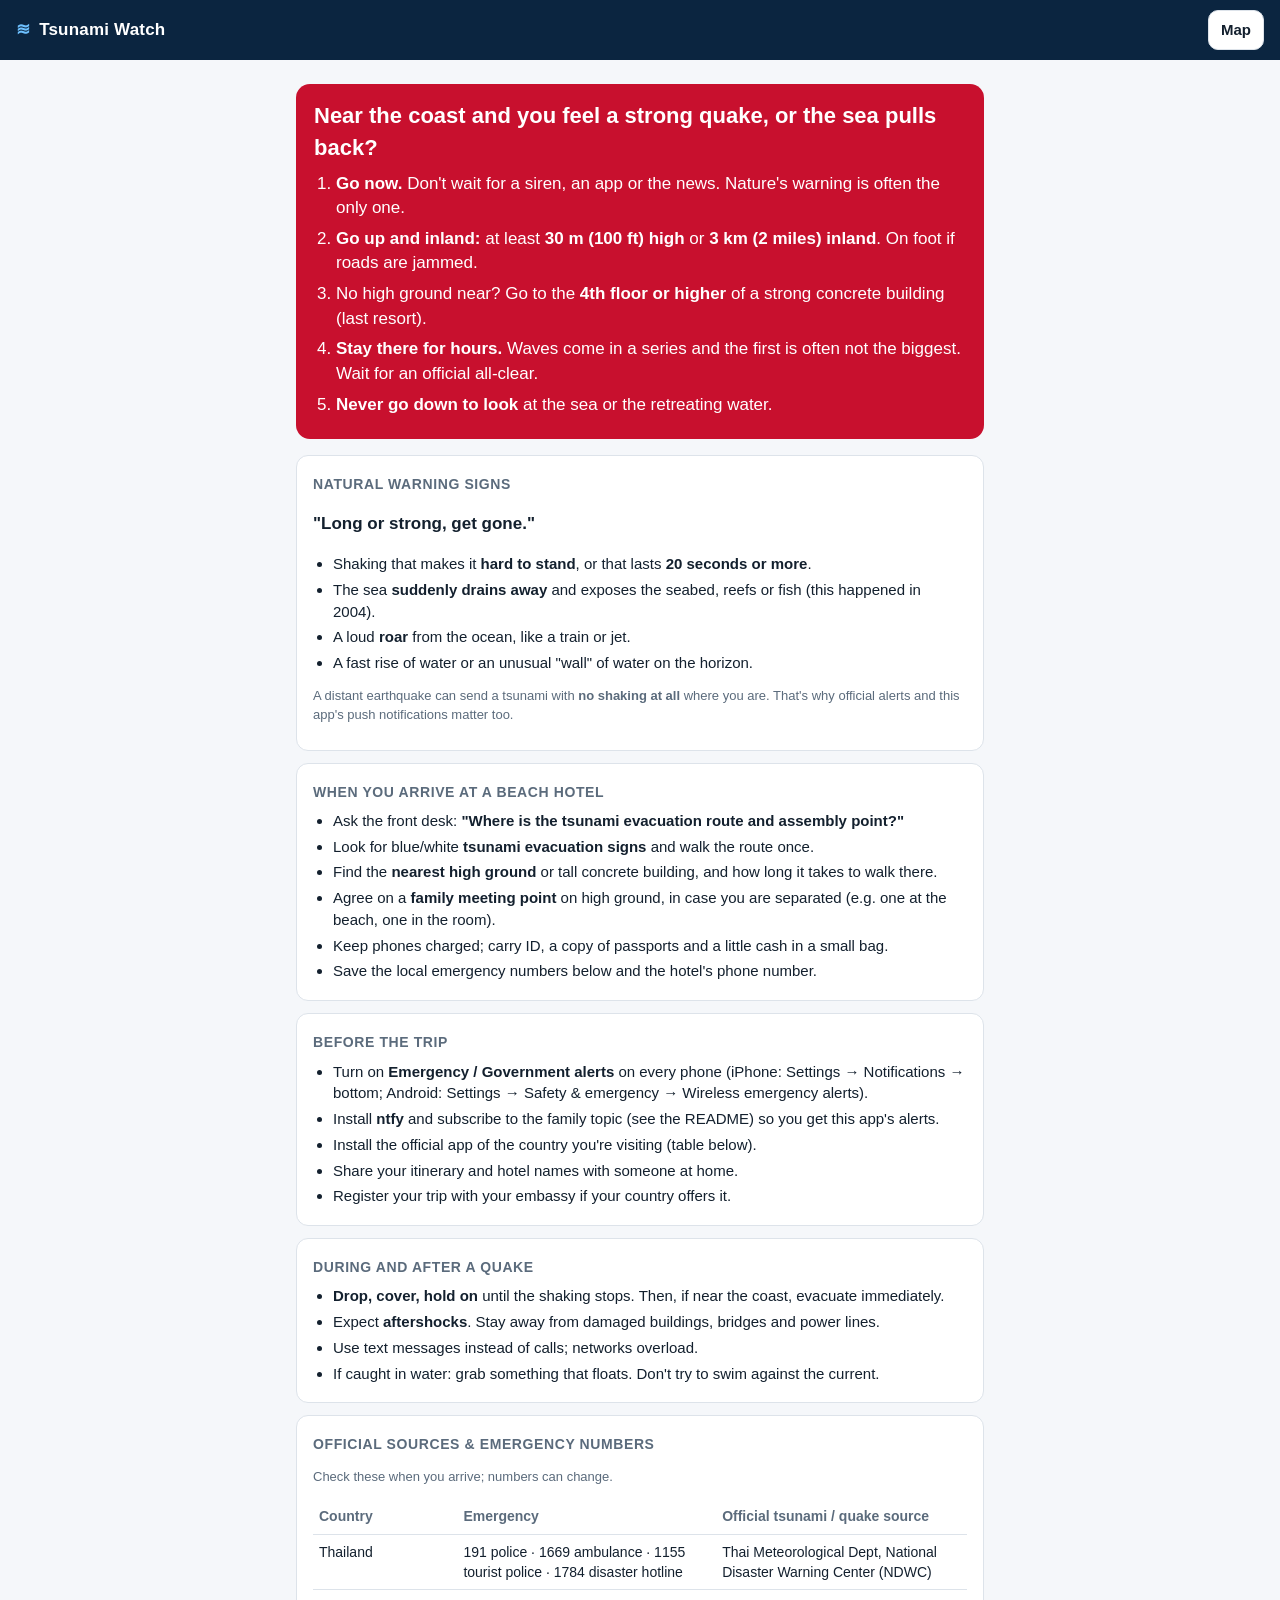
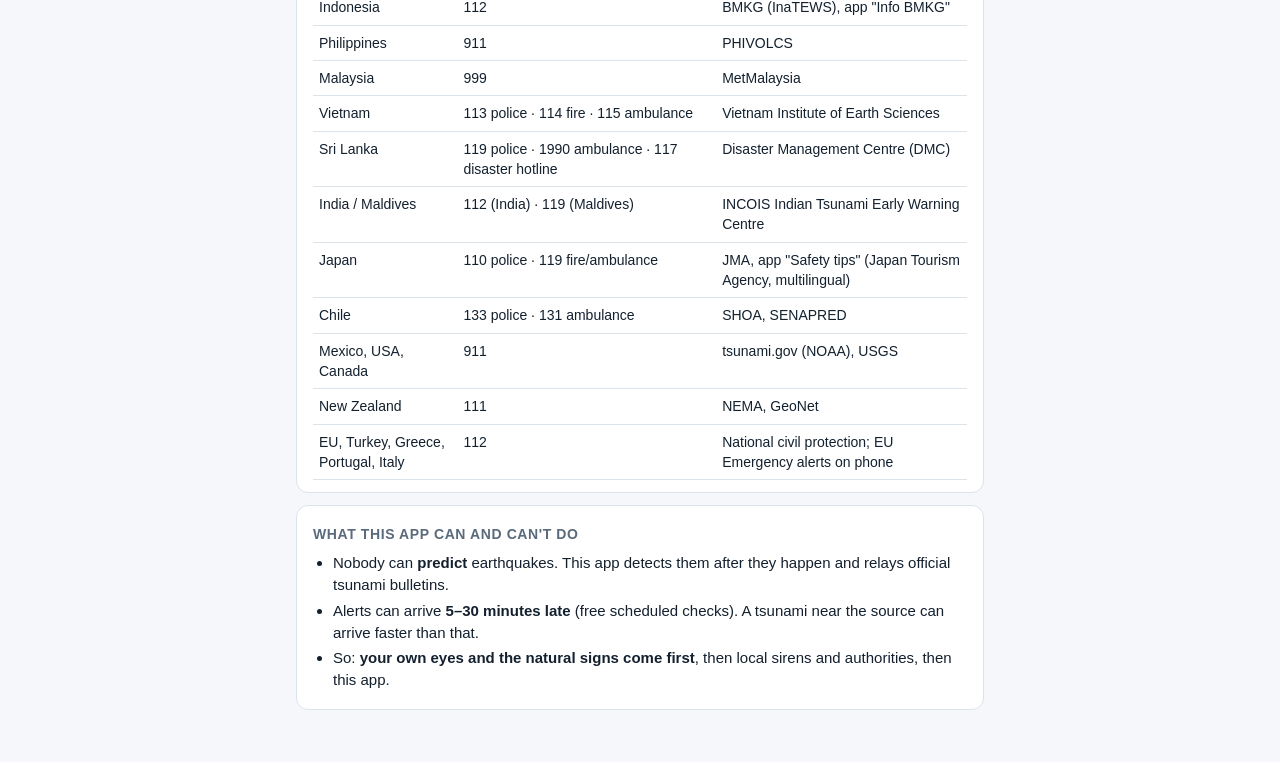
==== safety.html @ 6e2abd99 "Tsunami Watch: live quake/tsunami map, ntfy alerts, safety guide Co-Authored-By: Claude Opus 5.5 <no" ====
<!doctype html>
<html lang="en">
<head>
<meta charset="utf-8">
<meta name="viewport" content="width=device-width, initial-scale=1, viewport-fit=cover">
<title>What to do · Tsunami Watch</title>
<meta name="theme-color" content="#c8102e">
<link rel="manifest" href="manifest.webmanifest">
<link rel="icon" href="icons/icon.svg" type="image/svg+xml">
<link rel="stylesheet" href="style.css">
<style>
  body { display: block; }
  .doc { max-width: 720px; margin: 0 auto; padding: 8px 16px calc(40px + env(safe-area-inset-bottom, 0px)); }
  .now { background: var(--red); color: #fff; border-radius: 14px; padding: 16px 18px; margin: 16px 0; }
  .now h1 { margin: 0 0 8px; font-size: 22px; }
  .now ol { margin: 0; padding-left: 22px; font-size: 17px; }
  .now li { margin: 6px 0; }
  .card { background: var(--card); border: 1px solid var(--line); border-radius: 12px; padding: 12px 16px; margin: 12px 0; }
  .card h2 { margin-top: 6px; }
  .card ul { padding-left: 20px; margin: 6px 0; }
  .card li { margin: 4px 0; }
  table { width: 100%; border-collapse: collapse; font-size: 14px; }
  th, td { text-align: left; padding: 7px 6px; border-bottom: 1px solid var(--line); vertical-align: top; }
  th { color: var(--muted); font-weight: 600; }
  .scroll { overflow-x: auto; }
  .big { font-size: 17px; font-weight: 700; }
</style>
</head>
<body>
<header class="bar">
  <a class="brand" href="./" style="color:#fff;text-decoration:none"><span class="wave">≋</span> Tsunami Watch</a>
  <a class="btn" href="./">Map</a>
</header>

<div class="doc">

<section class="now">
  <h1>Near the coast and you feel a strong quake, or the sea pulls back?</h1>
  <ol>
    <li><b>Go now.</b> Don't wait for a siren, an app or the news. Nature's warning is often the only one.</li>
    <li><b>Go up and inland:</b> at least <b>30 m (100 ft) high</b> or <b>3 km (2 miles) inland</b>. On foot if roads are jammed.</li>
    <li>No high ground near? Go to the <b>4th floor or higher</b> of a strong concrete building (last resort).</li>
    <li><b>Stay there for hours.</b> Waves come in a series and the first is often not the biggest. Wait for an official all-clear.</li>
    <li><b>Never go down to look</b> at the sea or the retreating water.</li>
  </ol>
</section>

<section class="card">
  <h2>Natural warning signs</h2>
  <p class="big">"Long or strong, get gone."</p>
  <ul>
    <li>Shaking that makes it <b>hard to stand</b>, or that lasts <b>20 seconds or more</b>.</li>
    <li>The sea <b>suddenly drains away</b> and exposes the seabed, reefs or fish (this happened in 2004).</li>
    <li>A loud <b>roar</b> from the ocean, like a train or jet.</li>
    <li>A fast rise of water or an unusual "wall" of water on the horizon.</li>
  </ul>
  <p class="hint">A distant earthquake can send a tsunami with <b>no shaking at all</b> where you are. That's why official alerts and this app's push notifications matter too.</p>
</section>

<section class="card">
  <h2>When you arrive at a beach hotel</h2>
  <ul>
    <li>Ask the front desk: <b>"Where is the tsunami evacuation route and assembly point?"</b></li>
    <li>Look for blue/white <b>tsunami evacuation signs</b> and walk the route once.</li>
    <li>Find the <b>nearest high ground</b> or tall concrete building, and how long it takes to walk there.</li>
    <li>Agree on a <b>family meeting point</b> on high ground, in case you are separated (e.g. one at the beach, one in the room).</li>
    <li>Keep phones charged; carry ID, a copy of passports and a little cash in a small bag.</li>
    <li>Save the local emergency numbers below and the hotel's phone number.</li>
  </ul>
</section>

<section class="card">
  <h2>Before the trip</h2>
  <ul>
    <li>Turn on <b>Emergency / Government alerts</b> on every phone (iPhone: Settings → Notifications → bottom; Android: Settings → Safety &amp; emergency → Wireless emergency alerts).</li>
    <li>Install <b>ntfy</b> and subscribe to the family topic (see the README) so you get this app's alerts.</li>
    <li>Install the official app of the country you're visiting (table below).</li>
    <li>Share your itinerary and hotel names with someone at home.</li>
    <li>Register your trip with your embassy if your country offers it.</li>
  </ul>
</section>

<section class="card">
  <h2>During and after a quake</h2>
  <ul>
    <li><b>Drop, cover, hold on</b> until the shaking stops. Then, if near the coast, evacuate immediately.</li>
    <li>Expect <b>aftershocks</b>. Stay away from damaged buildings, bridges and power lines.</li>
    <li>Use text messages instead of calls; networks overload.</li>
    <li>If caught in water: grab something that floats. Don't try to swim against the current.</li>
  </ul>
</section>

<section class="card">
  <h2>Official sources &amp; emergency numbers</h2>
  <p class="hint">Check these when you arrive; numbers can change.</p>
  <div class="scroll">
  <table>
    <tr><th>Country</th><th>Emergency</th><th>Official tsunami / quake source</th></tr>
    <tr><td>Thailand</td><td>191 police · 1669 ambulance · 1155 tourist police · 1784 disaster hotline</td><td>Thai Meteorological Dept, National Disaster Warning Center (NDWC)</td></tr>
    <tr><td>Indonesia</td><td>112</td><td>BMKG (InaTEWS), app "Info BMKG"</td></tr>
    <tr><td>Philippines</td><td>911</td><td>PHIVOLCS</td></tr>
    <tr><td>Malaysia</td><td>999</td><td>MetMalaysia</td></tr>
    <tr><td>Vietnam</td><td>113 police · 114 fire · 115 ambulance</td><td>Vietnam Institute of Earth Sciences</td></tr>
    <tr><td>Sri Lanka</td><td>119 police · 1990 ambulance · 117 disaster hotline</td><td>Disaster Management Centre (DMC)</td></tr>
    <tr><td>India / Maldives</td><td>112 (India) · 119 (Maldives)</td><td>INCOIS Indian Tsunami Early Warning Centre</td></tr>
    <tr><td>Japan</td><td>110 police · 119 fire/ambulance</td><td>JMA, app "Safety tips" (Japan Tourism Agency, multilingual)</td></tr>
    <tr><td>Chile</td><td>133 police · 131 ambulance</td><td>SHOA, SENAPRED</td></tr>
    <tr><td>Mexico, USA, Canada</td><td>911</td><td>tsunami.gov (NOAA), USGS</td></tr>
    <tr><td>New Zealand</td><td>111</td><td>NEMA, GeoNet</td></tr>
    <tr><td>EU, Turkey, Greece, Portugal, Italy</td><td>112</td><td>National civil protection; EU Emergency alerts on phone</td></tr>
  </table>
  </div>
</section>

<section class="card">
  <h2>What this app can and can't do</h2>
  <ul>
    <li>Nobody can <b>predict</b> earthquakes. This app detects them after they happen and relays official tsunami bulletins.</li>
    <li>Alerts can arrive <b>5–30 minutes late</b> (free scheduled checks). A tsunami near the source can arrive faster than that.</li>
    <li>So: <b>your own eyes and the natural signs come first</b>, then local sirens and authorities, then this app.</li>
  </ul>
</section>

</div>
<script>if ("serviceWorker" in navigator) navigator.serviceWorker.register("sw.js").catch(function () {});</script>
</body>
</html>
---- style.css ----
:root {
  --navy: #0b2540; --ink: #13202e; --muted: #5b6b7c; --line: #dde3ea;
  --bg: #f5f7fa; --card: #fff; --red: #c8102e; --green: #1f7a4d;
  color-scheme: light;
}
@media (prefers-color-scheme: dark) {
  :root { --ink: #e8eef5; --muted: #9fb0c2; --line: #2a3a4c; --bg: #0e1824; --card: #142233; color-scheme: dark; }
}
* { box-sizing: border-box; }
html, body { height: 100%; margin: 0; }
body { font: 15px/1.45 -apple-system, BlinkMacSystemFont, "Segoe UI", Roboto, sans-serif; color: var(--ink); background: var(--bg); display: flex; flex-direction: column; }

.bar { display: flex; align-items: center; justify-content: space-between; gap: 12px;
  padding: calc(10px + env(safe-area-inset-top, 0px)) 16px 10px; background: var(--navy); color: #fff; }
.brand { font-weight: 700; font-size: 17px; letter-spacing: .2px; }
.wave { color: #6ec1ff; margin-right: 4px; }

.btn { font: inherit; font-weight: 600; border: 1px solid var(--line); background: var(--card); color: var(--ink);
  padding: 8px 12px; border-radius: 10px; cursor: pointer; text-decoration: none; display: inline-block; }
.btn.danger { background: var(--red); color: #fff; border-color: var(--red); }
.btn.ghost { background: transparent; }

.banner { padding: 10px 16px; font-weight: 600; }
.banner.ok { background: #e3f4ea; color: var(--green); }
.banner.warn { background: #fff4d6; color: #7a5200; }
.banner.alert { background: var(--red); color: #fff; font-size: 16px; }
.banner a { color: inherit; }
@media (prefers-color-scheme: dark) {
  .banner.ok { background: #12301f; color: #7fd6a3; }
  .banner.warn { background: #3a2e0c; color: #ffd36b; }
}

.layout { flex: 1; display: grid; grid-template-columns: 1fr 360px; min-height: 0; }
#map { min-height: 300px; }
.panel { overflow-y: auto; padding: 8px 16px 24px; border-left: 1px solid var(--line); background: var(--bg); }
@media (max-width: 760px) {
  .layout { grid-template-columns: 1fr; grid-template-rows: 55vh auto; }
  .panel { border-left: 0; border-top: 1px solid var(--line); padding-bottom: calc(24px + env(safe-area-inset-bottom, 0px)); }
}

h2 { font-size: 14px; text-transform: uppercase; letter-spacing: .6px; color: var(--muted); margin: 18px 0 8px; }
h2 small { text-transform: none; letter-spacing: 0; font-weight: 400; }
.list { list-style: none; margin: 0; padding: 0; }
.list li { background: var(--card); border: 1px solid var(--line); border-radius: 10px; padding: 9px 11px; margin-bottom: 6px; cursor: pointer; }
.list li .t { font-weight: 600; }
.list li .s { color: var(--muted); font-size: 13px; }
.list li.risk { border-color: var(--red); box-shadow: inset 3px 0 0 var(--red); }
.list li .x { float: right; color: var(--muted); background: none; border: 0; font-size: 16px; cursor: pointer; }
.row { display: flex; gap: 8px; flex-wrap: wrap; margin-top: 6px; }
.hint { color: var(--muted); font-size: 13px; }
.layers label { display: block; margin: 16px 0 8px; font-weight: 600; }
.legend { display: flex; flex-wrap: wrap; gap: 10px; font-size: 13px; color: var(--muted); }
.dot { display: inline-block; width: 11px; height: 11px; border-radius: 50%; margin-right: 4px; vertical-align: -1px; }
.dot.hist { background: transparent; border: 2px solid #2b7bb9; }
code { font-size: 12px; background: var(--card); padding: 1px 4px; border-radius: 4px; border: 1px solid var(--line); }
.leaflet-popup-content { font-size: 14px; }
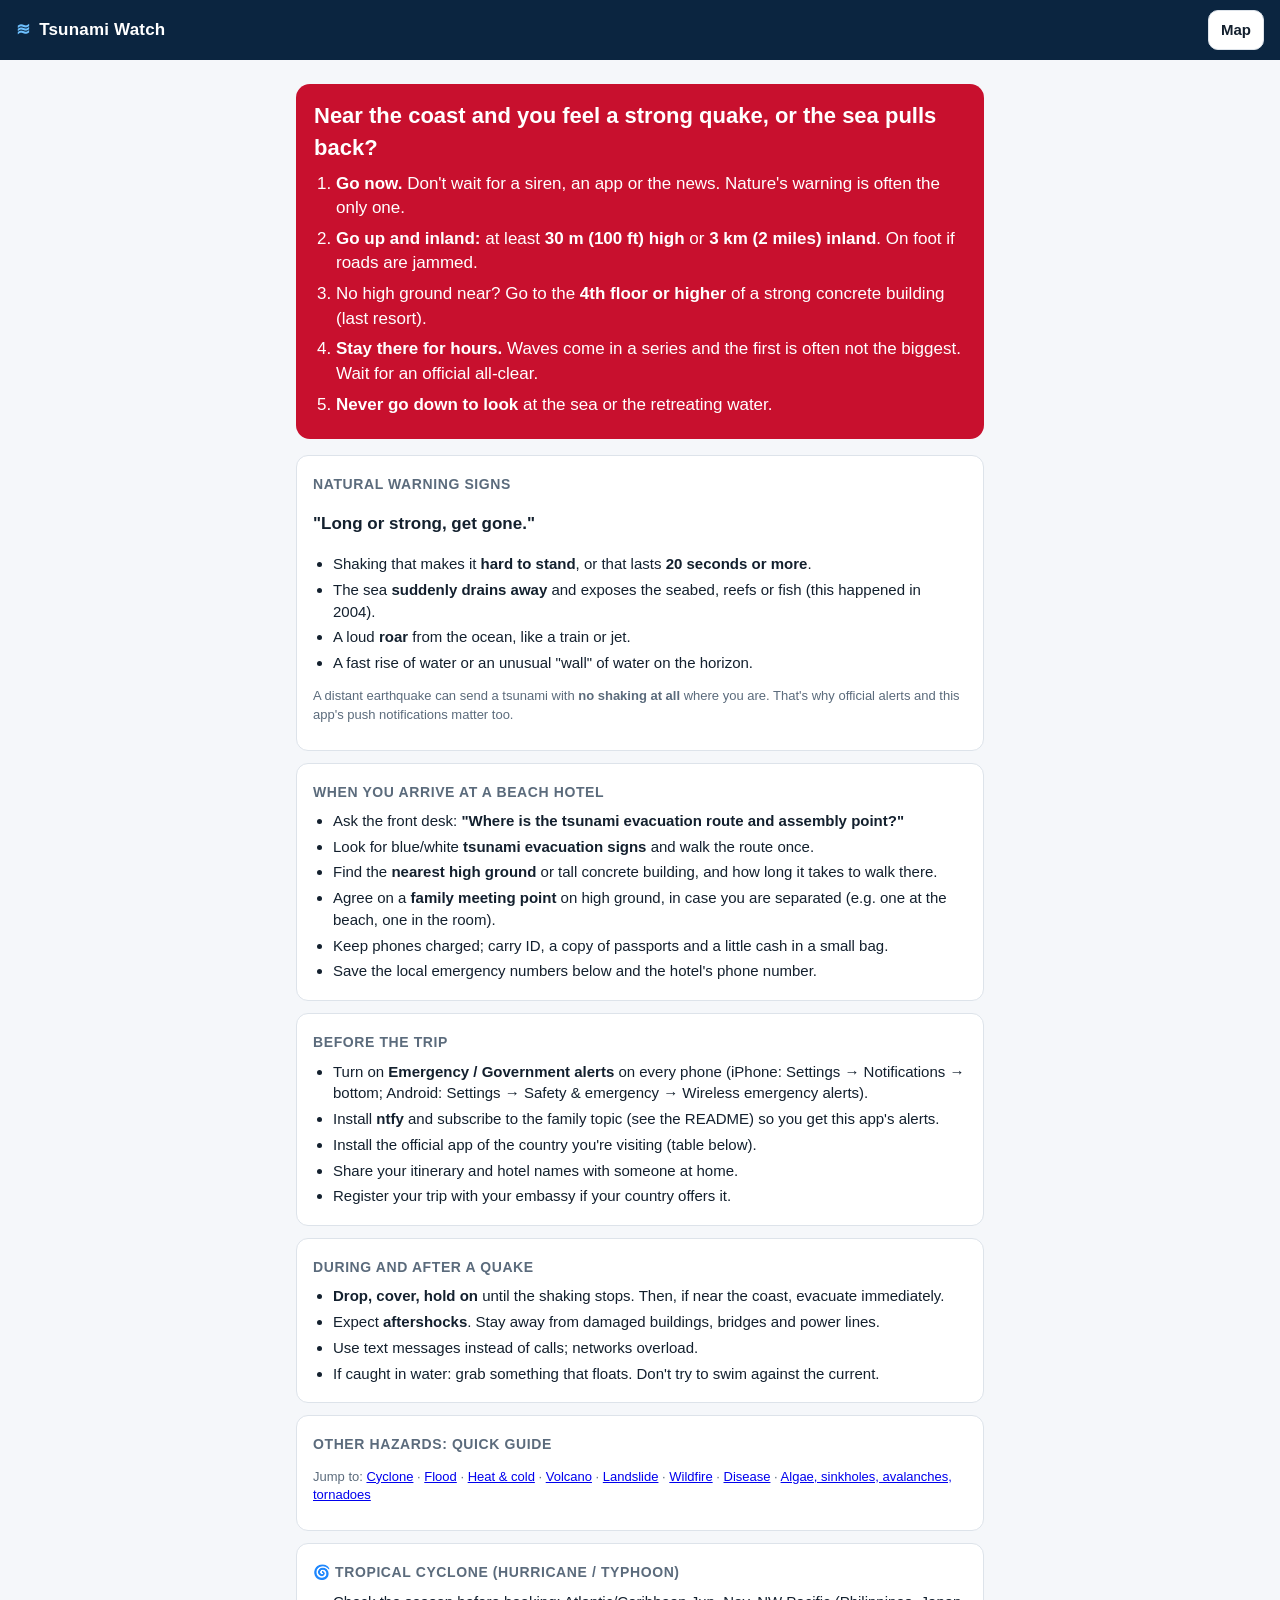
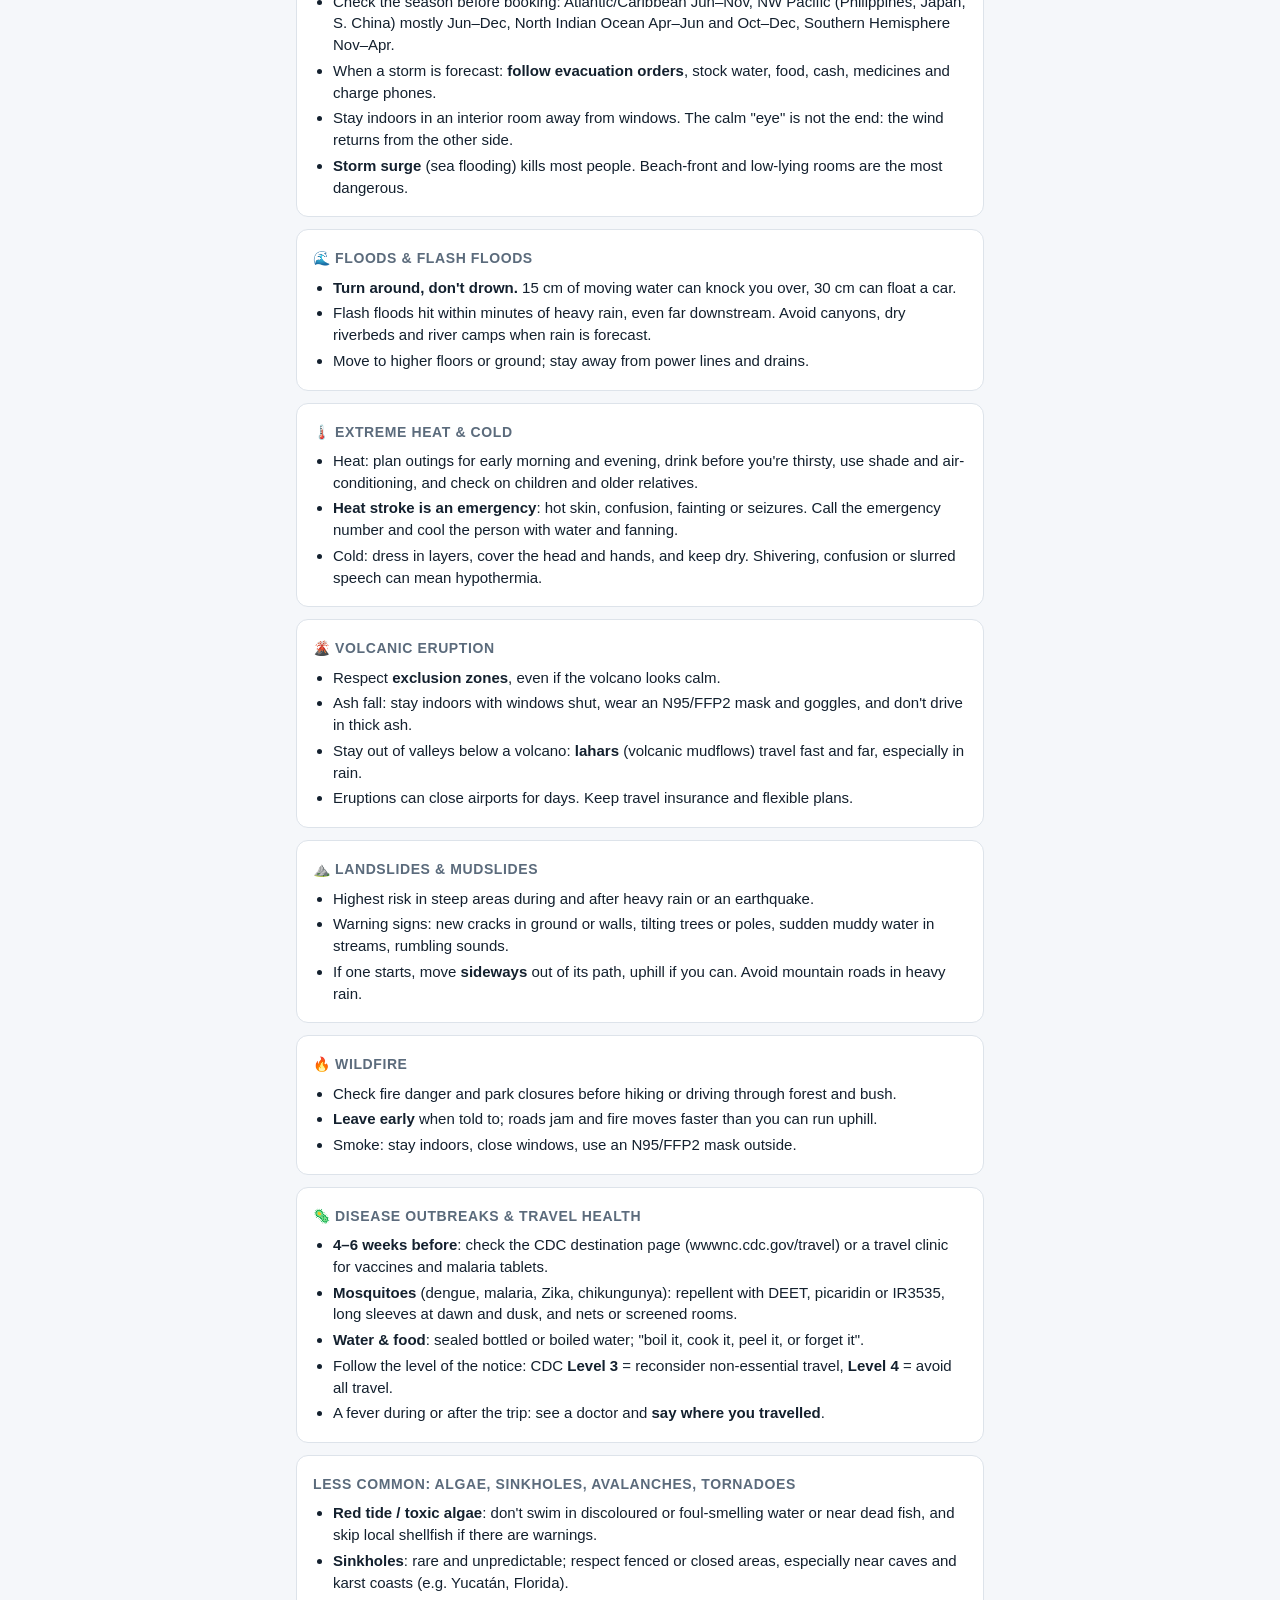
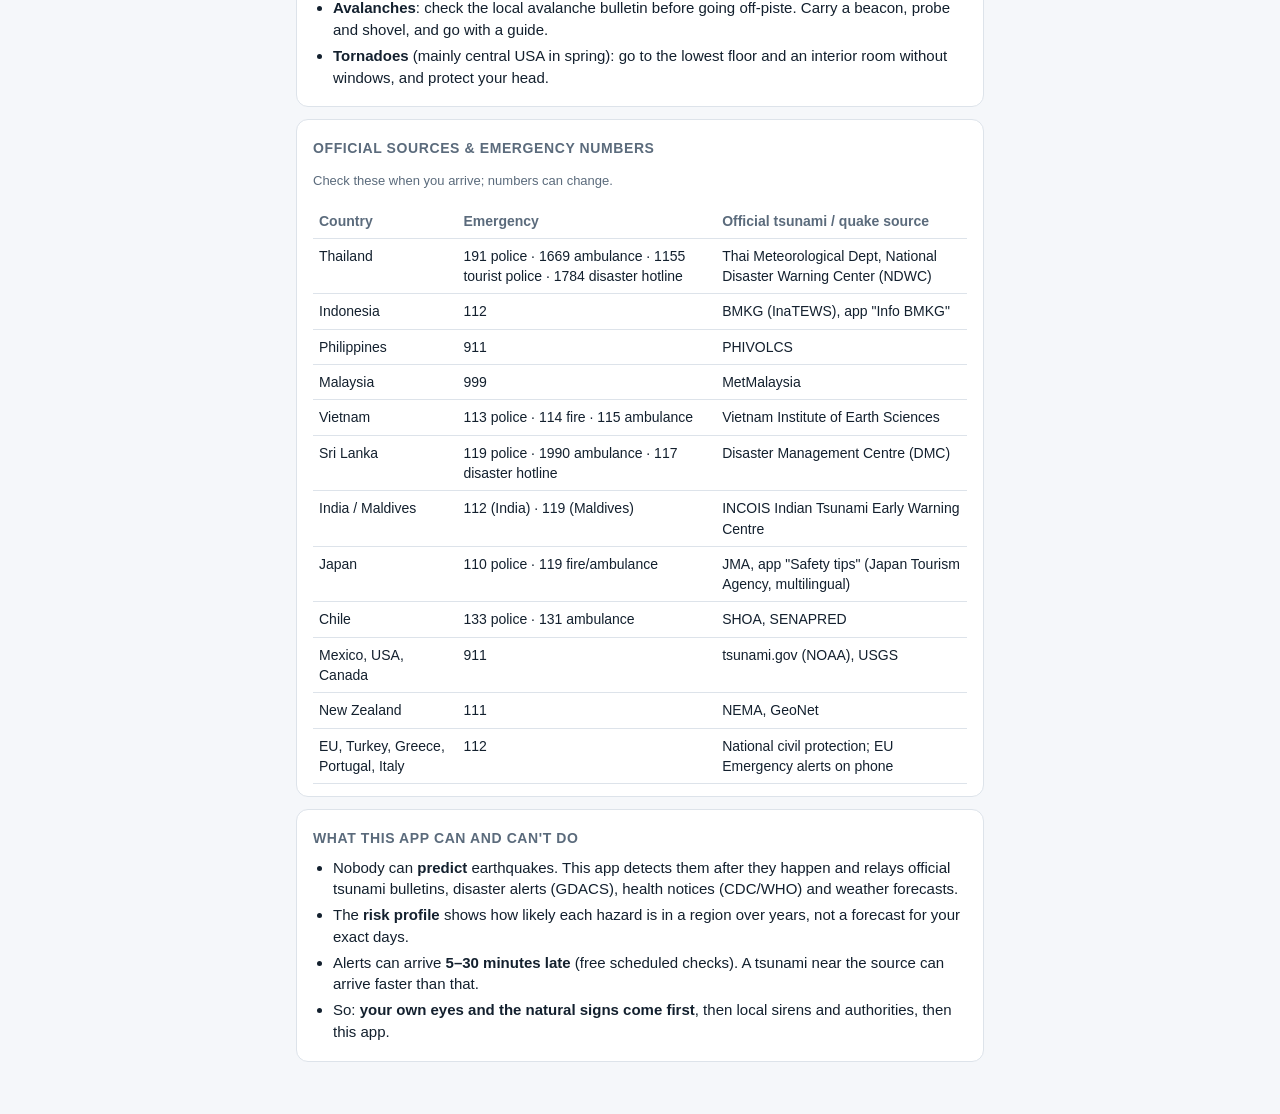
==== commit 5fbfe384: "Add multi-hazard alerts and regional risk profiles - GDACS cyclones, floods, volcanoes, wildfires; S" ====
--- a/safety.html
+++ b/safety.html
@@ -90,6 +90,88 @@
   </ul>
 </section>
 
+<section class="card" id="other">
+  <h2>Other hazards: quick guide</h2>
+  <p class="hint">Jump to: <a href="#cyclone">Cyclone</a> · <a href="#flood">Flood</a> · <a href="#heat">Heat &amp; cold</a> · <a href="#volcano">Volcano</a> · <a href="#landslide">Landslide</a> · <a href="#fire">Wildfire</a> · <a href="#health">Disease</a> · <a href="#water">Algae, sinkholes, avalanches, tornadoes</a></p>
+</section>
+
+<section class="card" id="cyclone">
+  <h2>🌀 Tropical cyclone (hurricane / typhoon)</h2>
+  <ul>
+    <li>Check the season before booking: Atlantic/Caribbean Jun–Nov, NW Pacific (Philippines, Japan, S. China) mostly Jun–Dec, North Indian Ocean Apr–Jun and Oct–Dec, Southern Hemisphere Nov–Apr.</li>
+    <li>When a storm is forecast: <b>follow evacuation orders</b>, stock water, food, cash, medicines and charge phones.</li>
+    <li>Stay indoors in an interior room away from windows. The calm "eye" is not the end: the wind returns from the other side.</li>
+    <li><b>Storm surge</b> (sea flooding) kills most people. Beach-front and low-lying rooms are the most dangerous.</li>
+  </ul>
+</section>
+
+<section class="card" id="flood">
+  <h2>🌊 Floods &amp; flash floods</h2>
+  <ul>
+    <li><b>Turn around, don't drown.</b> 15 cm of moving water can knock you over, 30 cm can float a car.</li>
+    <li>Flash floods hit within minutes of heavy rain, even far downstream. Avoid canyons, dry riverbeds and river camps when rain is forecast.</li>
+    <li>Move to higher floors or ground; stay away from power lines and drains.</li>
+  </ul>
+</section>
+
+<section class="card" id="heat">
+  <h2>🌡️ Extreme heat &amp; cold</h2>
+  <ul>
+    <li>Heat: plan outings for early morning and evening, drink before you're thirsty, use shade and air-conditioning, and check on children and older relatives.</li>
+    <li><b>Heat stroke is an emergency</b>: hot skin, confusion, fainting or seizures. Call the emergency number and cool the person with water and fanning.</li>
+    <li>Cold: dress in layers, cover the head and hands, and keep dry. Shivering, confusion or slurred speech can mean hypothermia.</li>
+  </ul>
+</section>
+
+<section class="card" id="volcano">
+  <h2>🌋 Volcanic eruption</h2>
+  <ul>
+    <li>Respect <b>exclusion zones</b>, even if the volcano looks calm.</li>
+    <li>Ash fall: stay indoors with windows shut, wear an N95/FFP2 mask and goggles, and don't drive in thick ash.</li>
+    <li>Stay out of valleys below a volcano: <b>lahars</b> (volcanic mudflows) travel fast and far, especially in rain.</li>
+    <li>Eruptions can close airports for days. Keep travel insurance and flexible plans.</li>
+  </ul>
+</section>
+
+<section class="card" id="landslide">
+  <h2>⛰️ Landslides &amp; mudslides</h2>
+  <ul>
+    <li>Highest risk in steep areas during and after heavy rain or an earthquake.</li>
+    <li>Warning signs: new cracks in ground or walls, tilting trees or poles, sudden muddy water in streams, rumbling sounds.</li>
+    <li>If one starts, move <b>sideways</b> out of its path, uphill if you can. Avoid mountain roads in heavy rain.</li>
+  </ul>
+</section>
+
+<section class="card" id="fire">
+  <h2>🔥 Wildfire</h2>
+  <ul>
+    <li>Check fire danger and park closures before hiking or driving through forest and bush.</li>
+    <li><b>Leave early</b> when told to; roads jam and fire moves faster than you can run uphill.</li>
+    <li>Smoke: stay indoors, close windows, use an N95/FFP2 mask outside.</li>
+  </ul>
+</section>
+
+<section class="card" id="health">
+  <h2>🦠 Disease outbreaks &amp; travel health</h2>
+  <ul>
+    <li><b>4–6 weeks before</b>: check the CDC destination page (wwwnc.cdc.gov/travel) or a travel clinic for vaccines and malaria tablets.</li>
+    <li><b>Mosquitoes</b> (dengue, malaria, Zika, chikungunya): repellent with DEET, picaridin or IR3535, long sleeves at dawn and dusk, and nets or screened rooms.</li>
+    <li><b>Water &amp; food</b>: sealed bottled or boiled water; "boil it, cook it, peel it, or forget it".</li>
+    <li>Follow the level of the notice: CDC <b>Level 3</b> = reconsider non-essential travel, <b>Level 4</b> = avoid all travel.</li>
+    <li>A fever during or after the trip: see a doctor and <b>say where you travelled</b>.</li>
+  </ul>
+</section>
+
+<section class="card" id="water">
+  <h2>Less common: algae, sinkholes, avalanches, tornadoes</h2>
+  <ul>
+    <li><b>Red tide / toxic algae</b>: don't swim in discoloured or foul-smelling water or near dead fish, and skip local shellfish if there are warnings.</li>
+    <li><b>Sinkholes</b>: rare and unpredictable; respect fenced or closed areas, especially near caves and karst coasts (e.g. Yucatán, Florida).</li>
+    <li><b>Avalanches</b>: check the local avalanche bulletin before going off-piste. Carry a beacon, probe and shovel, and go with a guide.</li>
+    <li><b>Tornadoes</b> (mainly central USA in spring): go to the lowest floor and an interior room without windows, and protect your head.</li>
+  </ul>
+</section>
+
 <section class="card">
   <h2>Official sources &amp; emergency numbers</h2>
   <p class="hint">Check these when you arrive; numbers can change.</p>
@@ -115,7 +197,8 @@
 <section class="card">
   <h2>What this app can and can't do</h2>
   <ul>
-    <li>Nobody can <b>predict</b> earthquakes. This app detects them after they happen and relays official tsunami bulletins.</li>
+    <li>Nobody can <b>predict</b> earthquakes. This app detects them after they happen and relays official tsunami bulletins, disaster alerts (GDACS), health notices (CDC/WHO) and weather forecasts.</li>
+    <li>The <b>risk profile</b> shows how likely each hazard is in a region over years, not a forecast for your exact days.</li>
     <li>Alerts can arrive <b>5–30 minutes late</b> (free scheduled checks). A tsunami near the source can arrive faster than that.</li>
     <li>So: <b>your own eyes and the natural signs come first</b>, then local sirens and authorities, then this app.</li>
   </ul>
--- a/style.css
+++ b/style.css
@@ -54,3 +54,22 @@
 .dot.hist { background: transparent; border: 2px solid #2b7bb9; }
 code { font-size: 12px; background: var(--card); padding: 1px 4px; border-radius: 4px; border: 1px solid var(--line); }
 .leaflet-popup-content { font-size: 14px; }
+
+/* risk profile */
+.list li .warnline { color: var(--red); font-weight: 600; }
+details.profile { margin-top: 8px; border-top: 1px solid var(--line); padding-top: 6px; cursor: default; }
+details.profile summary { cursor: pointer; font-weight: 600; color: var(--navy); }
+@media (prefers-color-scheme: dark) { details.profile summary { color: #8fd0ff; } }
+details.profile p { margin: 6px 0; font-size: 13px; }
+.chips { display: flex; flex-wrap: wrap; gap: 4px; margin: 8px 0 4px; }
+.chip { font-size: 12px; padding: 2px 7px; border-radius: 999px; border: 1px solid var(--line); white-space: nowrap; }
+.chip.hi { background: #c8102e; color: #fff; border-color: #c8102e; }
+.chip.med { background: #f4a259; color: #3a1d00; border-color: #f4a259; }
+.chip.low { background: #f6e7a8; color: #4a3b00; border-color: #e8d27a; }
+.chip.vlow { background: transparent; color: var(--muted); }
+ul.haz { margin: 4px 0; padding-left: 18px; font-size: 13px; }
+ul.haz li { background: none; border: 0; padding: 2px 0; margin: 0; cursor: default; }
+ul.haz .tip { color: var(--muted); display: block; }
+.dis span { display: flex; align-items: center; justify-content: center; width: 28px; height: 28px; font-size: 16px;
+  background: rgba(255,255,255,.9); border: 2px solid #1f7a4d; border-radius: 50%; box-shadow: 0 1px 3px rgba(0,0,0,.3); }
+.layers label { margin: 10px 0 6px; }
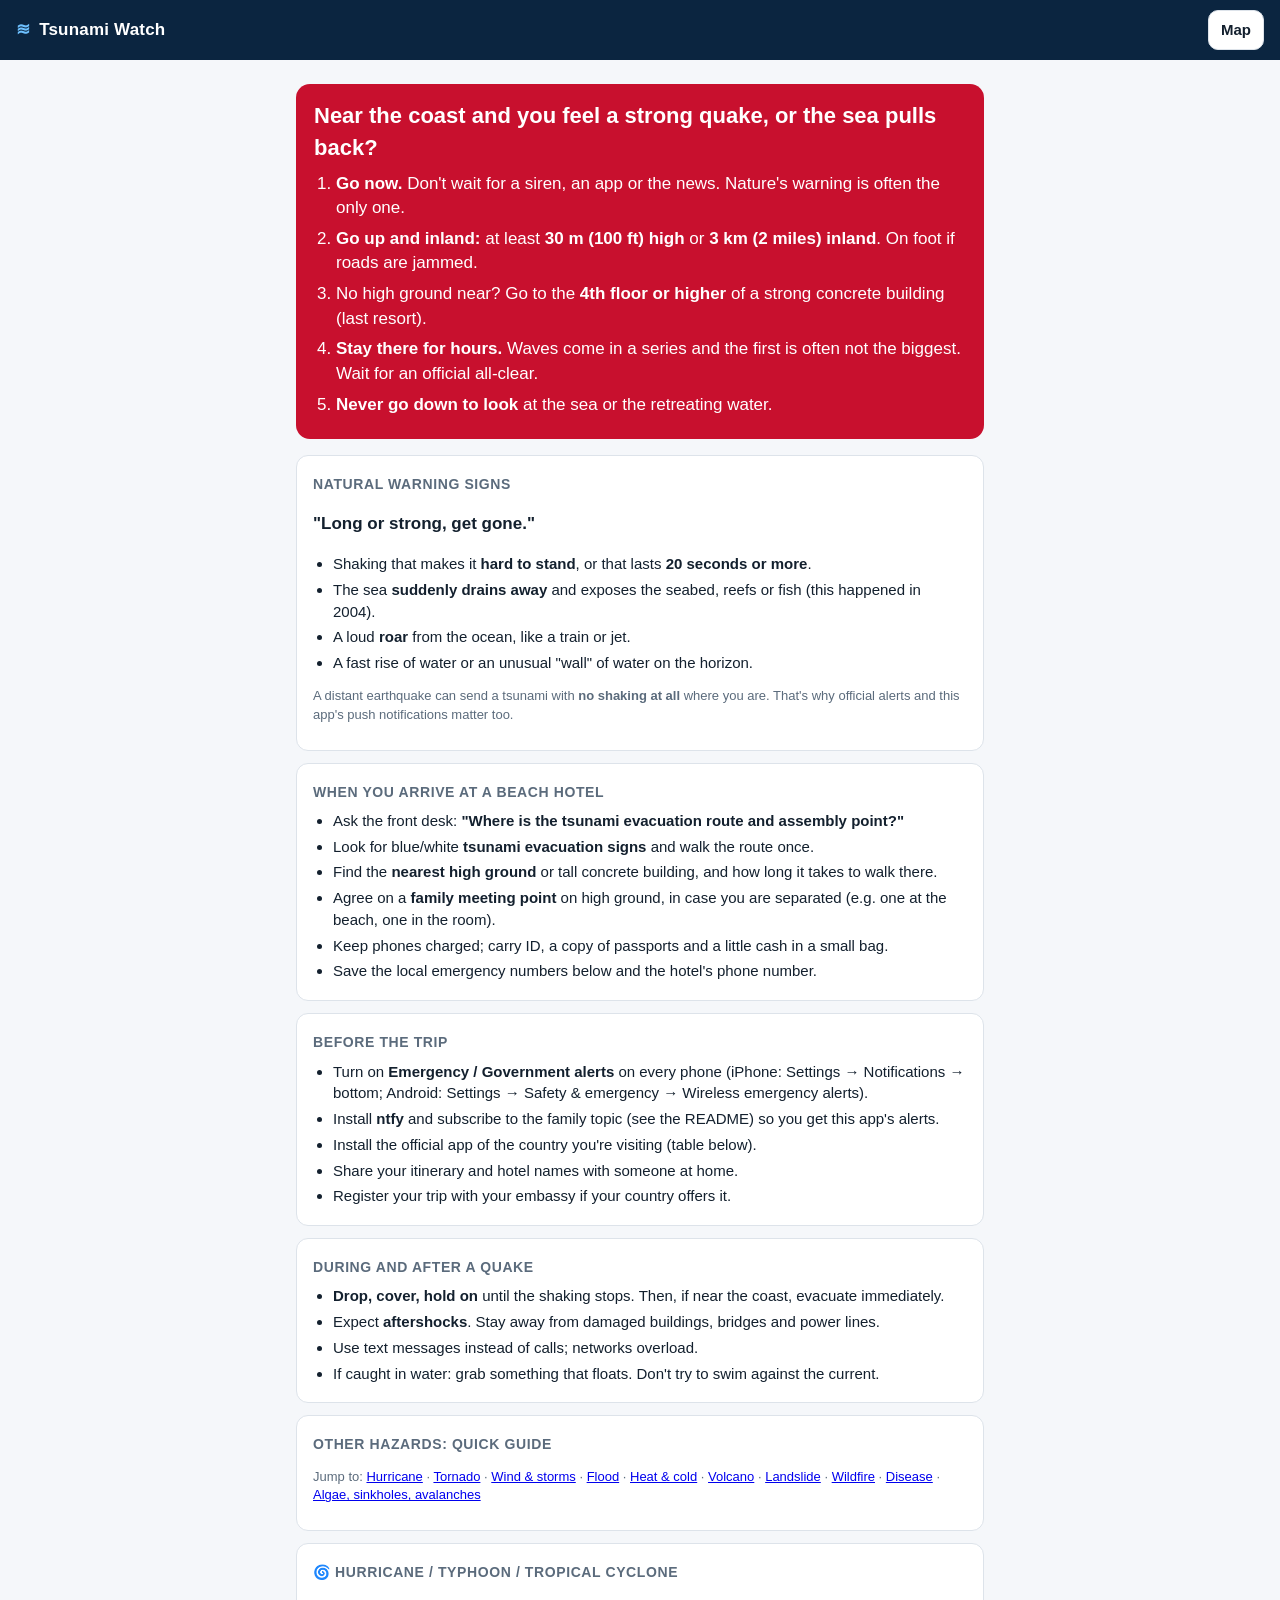
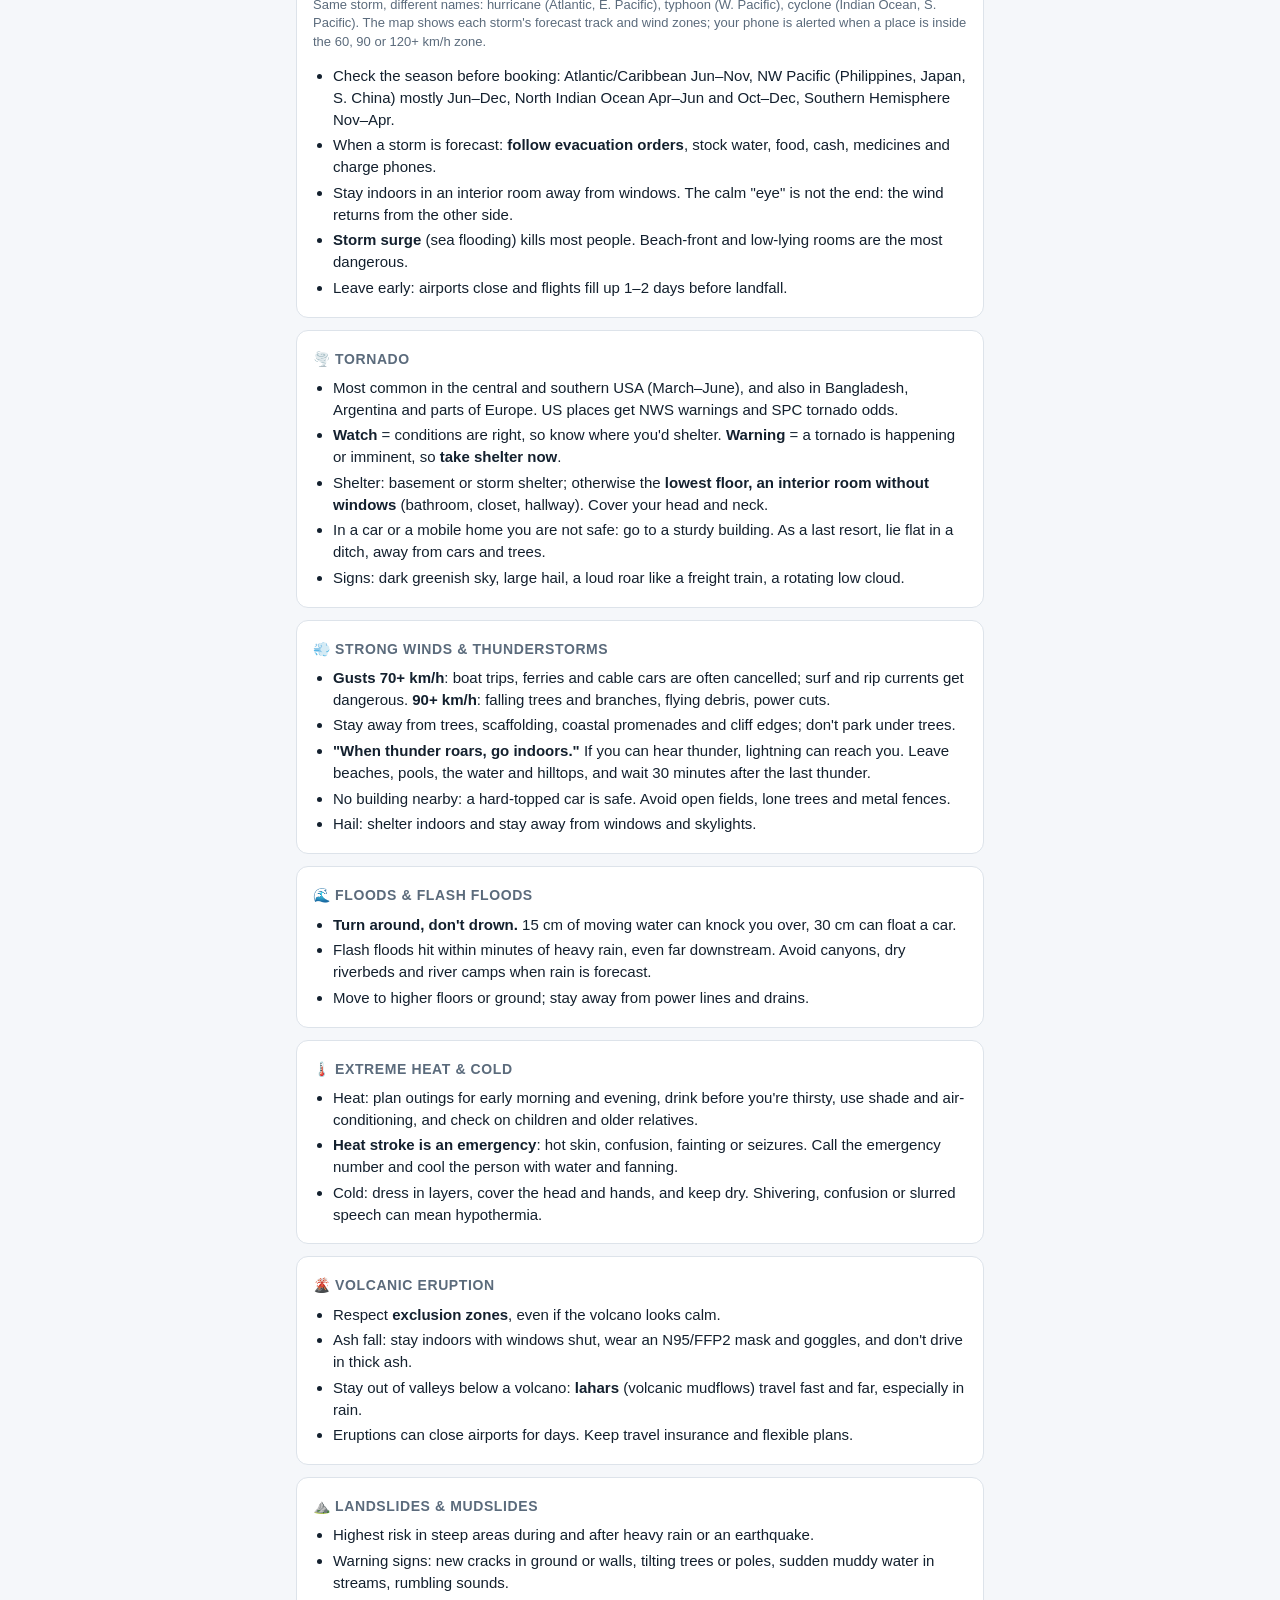
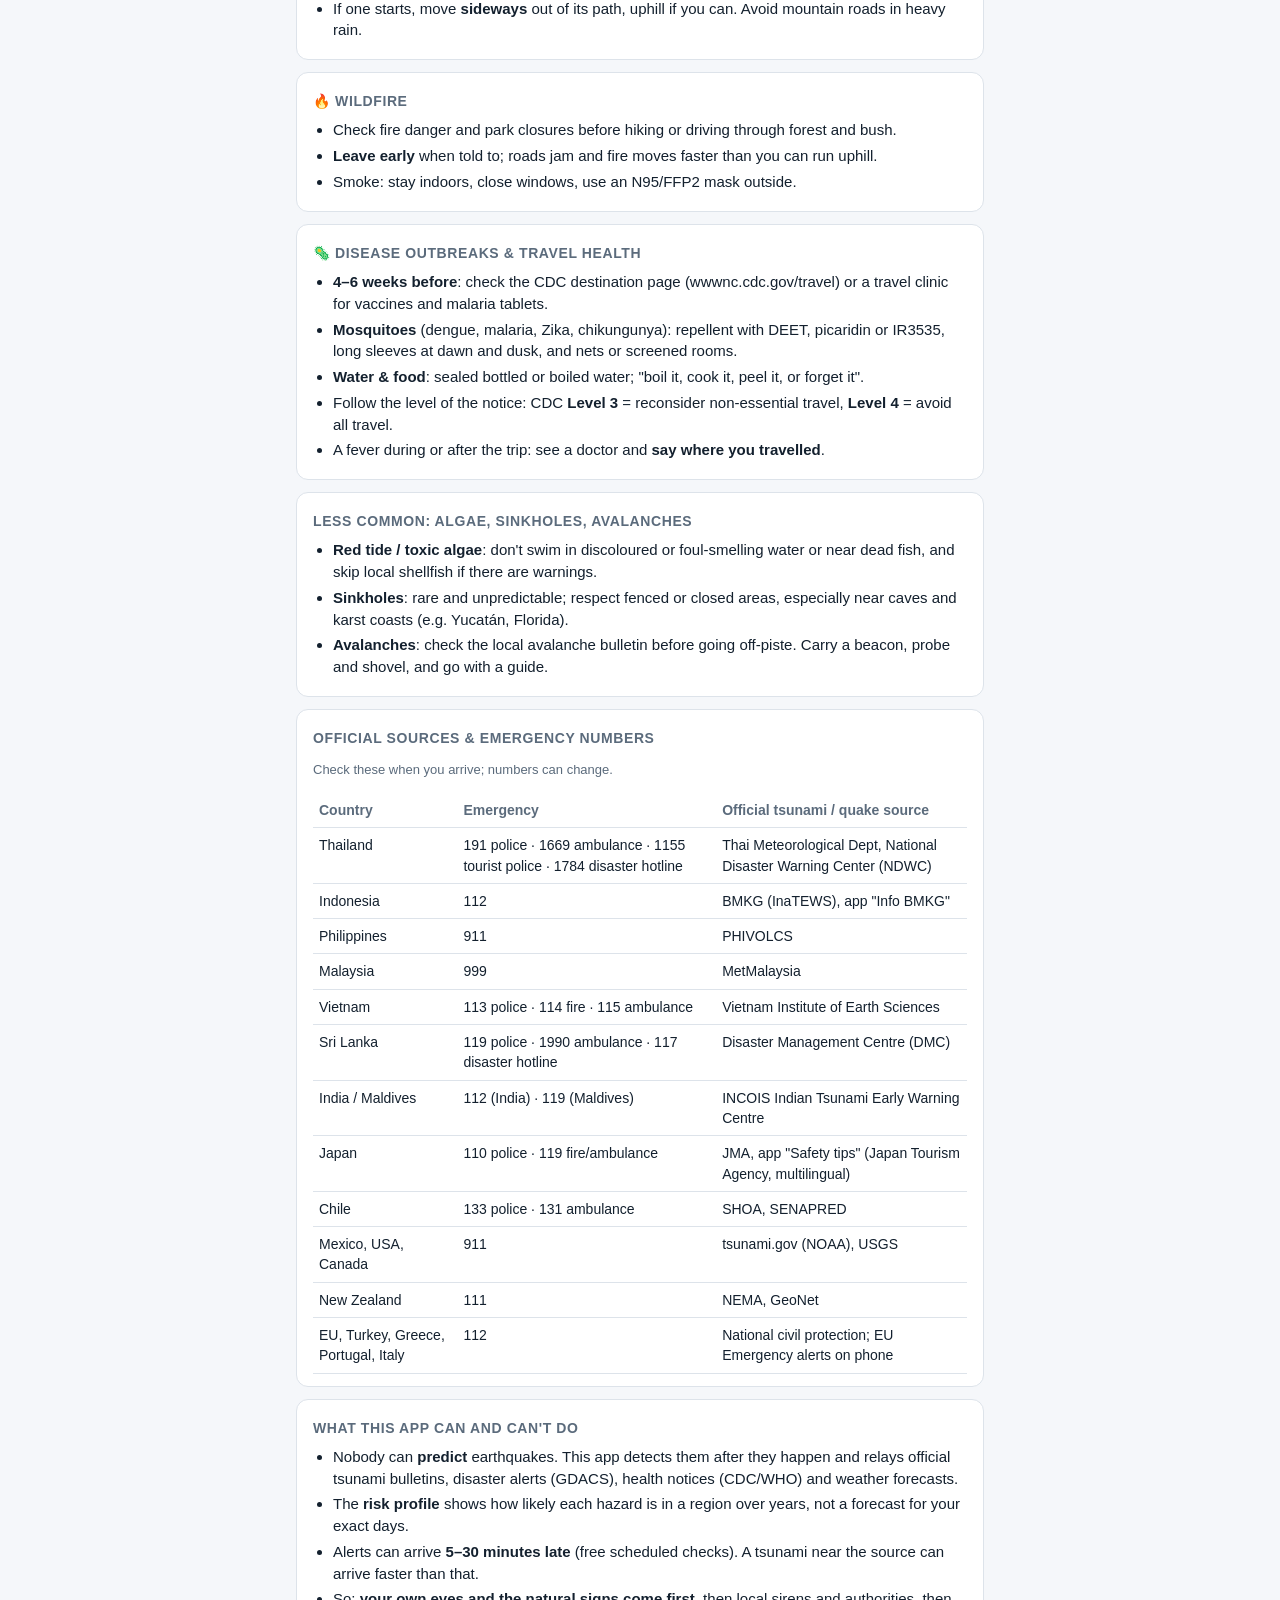
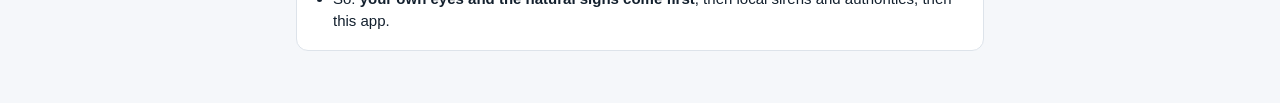
==== commit 097dd4f5: "Add hurricanes, tornadoes and winds - Hurricane/typhoon forecast wind zones (60/90/120 km/h) checked" ====
--- a/safety.html
+++ b/safety.html
@@ -92,16 +92,40 @@
 
 <section class="card" id="other">
   <h2>Other hazards: quick guide</h2>
-  <p class="hint">Jump to: <a href="#cyclone">Cyclone</a> · <a href="#flood">Flood</a> · <a href="#heat">Heat &amp; cold</a> · <a href="#volcano">Volcano</a> · <a href="#landslide">Landslide</a> · <a href="#fire">Wildfire</a> · <a href="#health">Disease</a> · <a href="#water">Algae, sinkholes, avalanches, tornadoes</a></p>
+  <p class="hint">Jump to: <a href="#cyclone">Hurricane</a> · <a href="#tornado">Tornado</a> · <a href="#wind">Wind &amp; storms</a> · <a href="#flood">Flood</a> · <a href="#heat">Heat &amp; cold</a> · <a href="#volcano">Volcano</a> · <a href="#landslide">Landslide</a> · <a href="#fire">Wildfire</a> · <a href="#health">Disease</a> · <a href="#water">Algae, sinkholes, avalanches</a></p>
 </section>
 
 <section class="card" id="cyclone">
-  <h2>🌀 Tropical cyclone (hurricane / typhoon)</h2>
+  <h2>🌀 Hurricane / typhoon / tropical cyclone</h2>
+  <p class="hint">Same storm, different names: hurricane (Atlantic, E. Pacific), typhoon (W. Pacific), cyclone (Indian Ocean, S. Pacific). The map shows each storm's forecast track and wind zones; your phone is alerted when a place is inside the 60, 90 or 120+ km/h zone.</p>
   <ul>
     <li>Check the season before booking: Atlantic/Caribbean Jun–Nov, NW Pacific (Philippines, Japan, S. China) mostly Jun–Dec, North Indian Ocean Apr–Jun and Oct–Dec, Southern Hemisphere Nov–Apr.</li>
     <li>When a storm is forecast: <b>follow evacuation orders</b>, stock water, food, cash, medicines and charge phones.</li>
     <li>Stay indoors in an interior room away from windows. The calm "eye" is not the end: the wind returns from the other side.</li>
     <li><b>Storm surge</b> (sea flooding) kills most people. Beach-front and low-lying rooms are the most dangerous.</li>
+    <li>Leave early: airports close and flights fill up 1–2 days before landfall.</li>
+  </ul>
+</section>
+
+<section class="card" id="tornado">
+  <h2>🌪️ Tornado</h2>
+  <ul>
+    <li>Most common in the central and southern USA (March–June), and also in Bangladesh, Argentina and parts of Europe. US places get NWS warnings and SPC tornado odds.</li>
+    <li><b>Watch</b> = conditions are right, so know where you'd shelter. <b>Warning</b> = a tornado is happening or imminent, so <b>take shelter now</b>.</li>
+    <li>Shelter: basement or storm shelter; otherwise the <b>lowest floor, an interior room without windows</b> (bathroom, closet, hallway). Cover your head and neck.</li>
+    <li>In a car or a mobile home you are not safe: go to a sturdy building. As a last resort, lie flat in a ditch, away from cars and trees.</li>
+    <li>Signs: dark greenish sky, large hail, a loud roar like a freight train, a rotating low cloud.</li>
+  </ul>
+</section>
+
+<section class="card" id="wind">
+  <h2>💨 Strong winds &amp; thunderstorms</h2>
+  <ul>
+    <li><b>Gusts 70+ km/h</b>: boat trips, ferries and cable cars are often cancelled; surf and rip currents get dangerous. <b>90+ km/h</b>: falling trees and branches, flying debris, power cuts.</li>
+    <li>Stay away from trees, scaffolding, coastal promenades and cliff edges; don't park under trees.</li>
+    <li><b>"When thunder roars, go indoors."</b> If you can hear thunder, lightning can reach you. Leave beaches, pools, the water and hilltops, and wait 30 minutes after the last thunder.</li>
+    <li>No building nearby: a hard-topped car is safe. Avoid open fields, lone trees and metal fences.</li>
+    <li>Hail: shelter indoors and stay away from windows and skylights.</li>
   </ul>
 </section>
 
@@ -163,12 +187,11 @@
 </section>
 
 <section class="card" id="water">
-  <h2>Less common: algae, sinkholes, avalanches, tornadoes</h2>
+  <h2>Less common: algae, sinkholes, avalanches</h2>
   <ul>
     <li><b>Red tide / toxic algae</b>: don't swim in discoloured or foul-smelling water or near dead fish, and skip local shellfish if there are warnings.</li>
     <li><b>Sinkholes</b>: rare and unpredictable; respect fenced or closed areas, especially near caves and karst coasts (e.g. Yucatán, Florida).</li>
     <li><b>Avalanches</b>: check the local avalanche bulletin before going off-piste. Carry a beacon, probe and shovel, and go with a guide.</li>
-    <li><b>Tornadoes</b> (mainly central USA in spring): go to the lowest floor and an interior room without windows, and protect your head.</li>
   </ul>
 </section>
 
